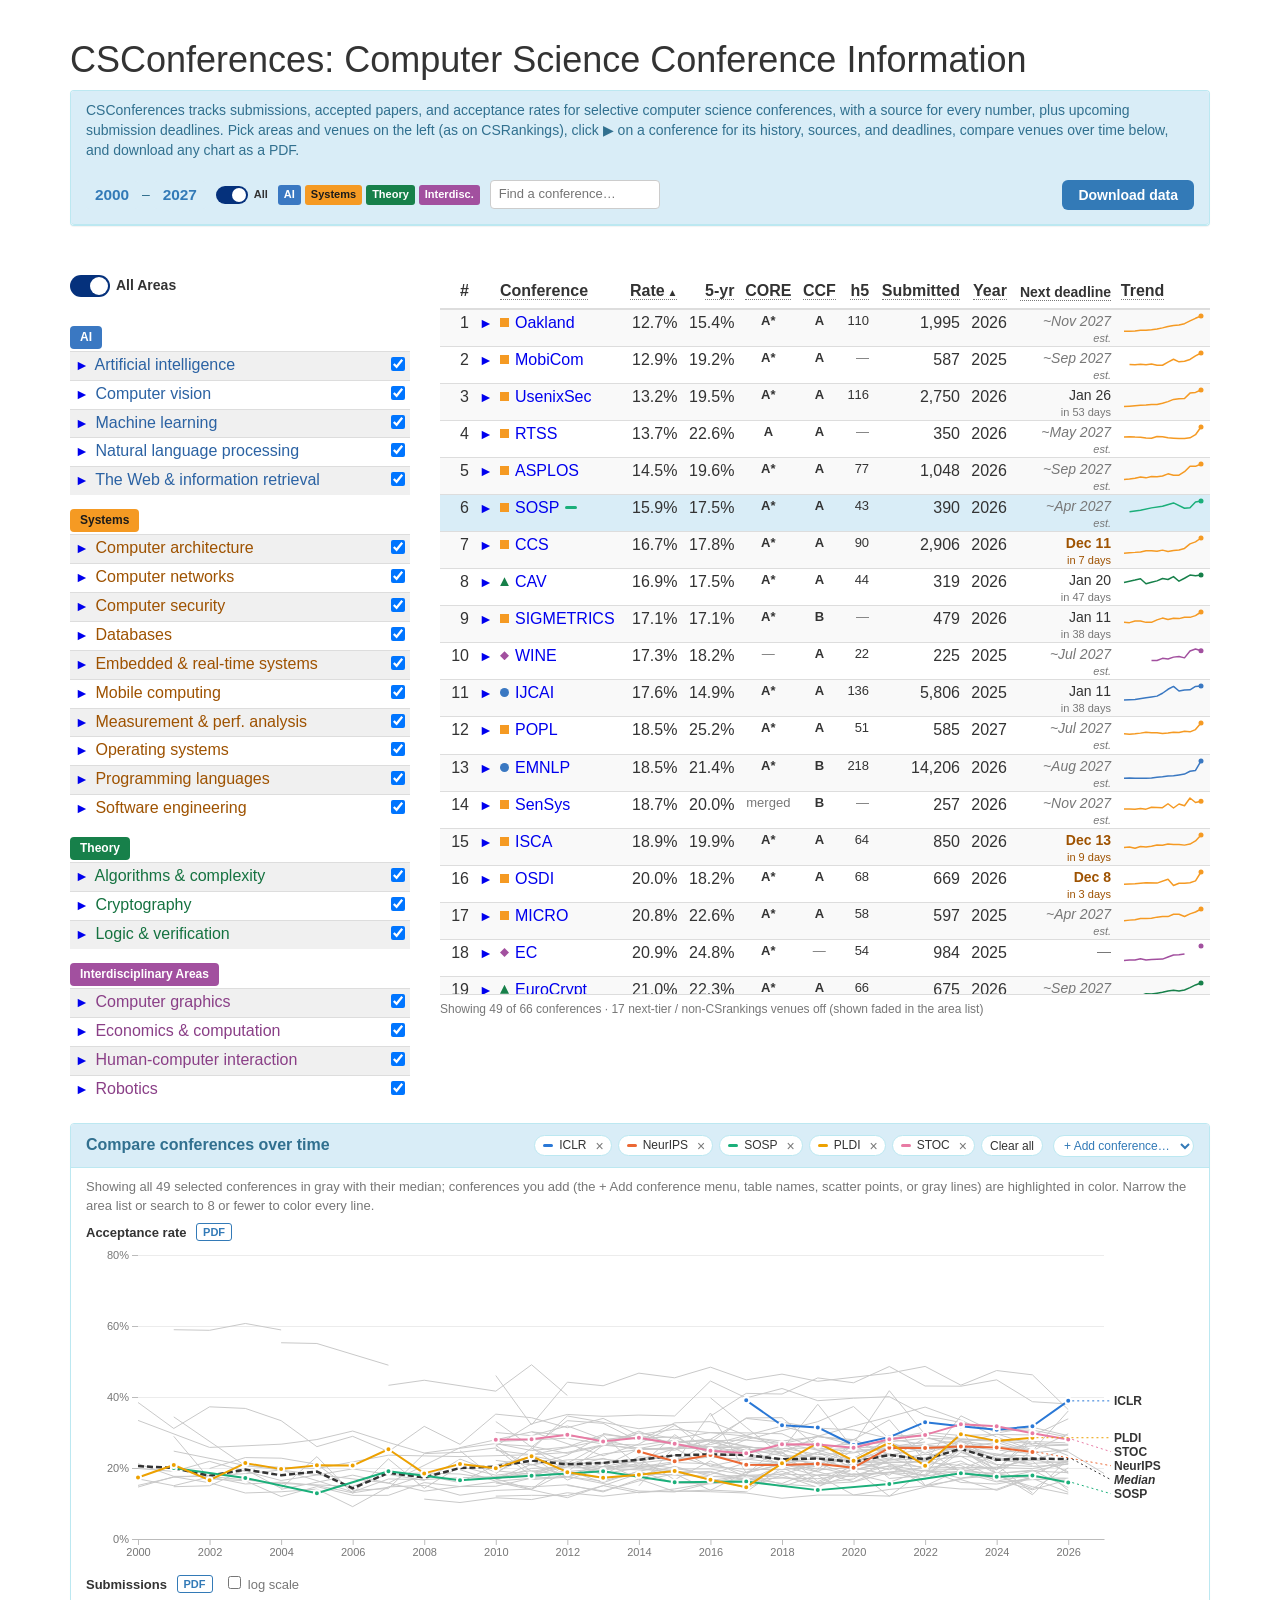
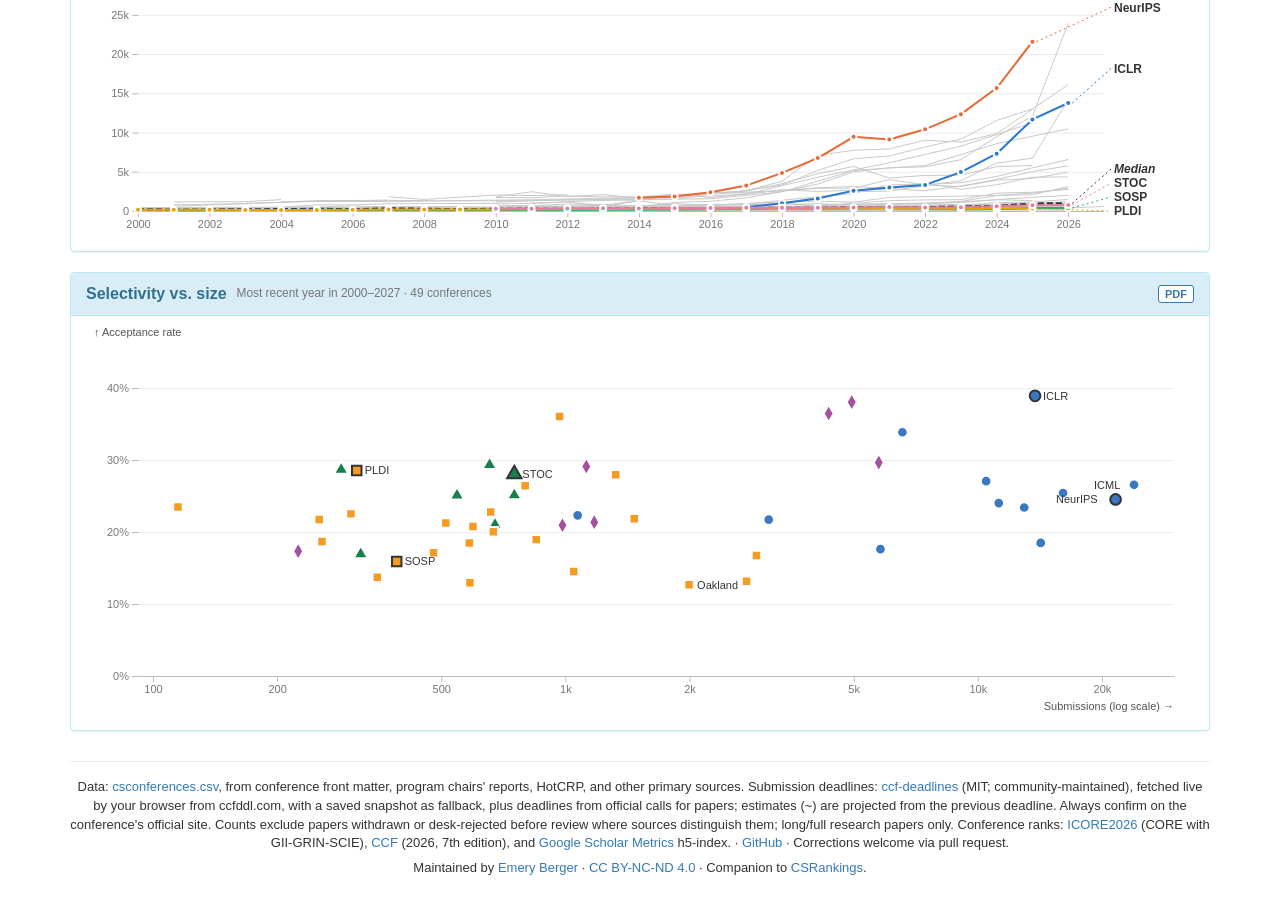
==== index.html @ 9266fd91 "Add CCF ranks and Google Scholar h5-index alongside CORE - rankings.py now builds rankings.csv from " ====
<!DOCTYPE html>
<html lang="en">
<head><base href="explore/">
<meta charset="utf-8">
<meta name="viewport" content="width=device-width, initial-scale=1">
<title>CSConferences: Computer Science Conference Information</title>
<meta name="description" content="Computer science conference information: acceptance rates, submissions, and accepted papers with a source for every number, plus upcoming submission deadlines.">
<link rel="stylesheet" href="style.css?v=24">
</head>
<body>
<div class="container">

  <div class="page-header">
    <h1>CSConferences: Computer Science Conference Information</h1>

    <div class="panel panel-info intro-panel">
      <div class="panel-heading">
        <p>CSConferences tracks submissions, accepted papers, and acceptance rates for selective computer science conferences, with a source for every number, plus upcoming submission deadlines. Pick areas and venues on the left (as on CSRankings), click ▶ on a conference for its history, sources, and deadlines, compare venues over time below, and download any chart as a PDF.</p>
      </div>
    </div>

    <div class="panel panel-info rank-controls-panel">
      <div class="panel-heading">
        <div class="rank-controls-flex">
          <div class="rank-controls-main">
            <span class="year-slider-container" title="Year range">
              <select id="year-from" class="year-display" aria-label="From year"></select>
              <span class="year-dash">–</span>
              <select id="year-to" class="year-display" aria-label="To year"></select>
            </span>
            <label class="all-toggle" id="all-toggle" title="Toggle all areas">
              <input type="checkbox" class="all-toggle-checkbox" id="all-areas" checked>
              <span class="all-toggle-slider" aria-hidden="true"></span>
              <span class="all-toggle-label">All</span>
            </label>
            <span class="area-indicators" id="area-indicators" role="group" aria-label="Area categories"></span>
            <input id="search" class="search-box" type="search" placeholder="Find a conference…" aria-label="Find a conference">
            <button id="reset-filters" class="btn-outline" hidden>Reset</button>
          </div>
          <div class="rank-controls-right">
            <a class="btn-sponsor" href="../csconferences.csv">Download data</a>
          </div>
        </div>
      </div>
    </div>
  </div>

  <div class="row">
    <!-- area selection (left), as in CSrankings -->
    <div class="col-areas">
      <table class="table-fit table table-sm table-striped area-table" id="area-table">
        <thead><tr><th colspan="2">
          <label class="all-toggle all-toggle-sidebar" id="all-toggle-side" title="Toggle all areas">
            <input type="checkbox" class="all-toggle-checkbox" id="all-areas-side" checked>
            <span class="all-toggle-slider" aria-hidden="true"></span>
            <span class="all-toggle-label">All Areas</span>
          </label>
        </th></tr></thead>
        <!-- category groups inserted by app.js -->
      </table>
    </div>

    <!-- conference table (right) -->
    <div class="col-ranking">
      <div id="ranking-window">
        <table class="table table-sm table-striped ranking" id="conf-table">
          <thead><tr>
            <th class="rank-col">#</th>
            <th class="expand-col"></th>
            <th data-sort="conf" class="name-col"><abbr title="Click ▶ to see the conference's history and sources; click the name to add it to the comparison charts">Conference</abbr></th>
            <th data-sort="rate" class="num"><abbr title="Acceptance rate in the most recent year in range">Rate</abbr></th>
            <th data-sort="mean5" class="num"><abbr title="Mean acceptance rate over the last 5 years in range">5-yr</abbr></th>
            <th data-sort="coreKey" class="core-col"><abbr title="CORE conference rank (ICORE2026: CORE + GII/GRIN/SCIE): A*, A, B, C. Click to sort.">CORE</abbr></th>
            <th data-sort="ccfKey" class="core-col"><abbr title="China Computer Federation recommended venues (2026, 7th edition): A, B, C. Click to sort.">CCF</abbr></th>
            <th data-sort="h5" class="num h5-col"><abbr title="Google Scholar Metrics h5-index (articles 2020–2024); shown only for venues in the top 20 of a Scholar computing subcategory. Click to sort.">h5</abbr></th>
            <th data-sort="submitted" class="num"><abbr title="Submissions in the most recent year in range">Submitted</abbr></th>
            <th data-sort="lastYear" class="num"><abbr title="Most recent year in range">Year</abbr></th>
            <th data-sort="daysToDl" class="num dl-col"><abbr title="Next submission deadline (ccf-deadlines feed plus official CFPs; ~italic = estimated from last year, not announced). Sort to see what is coming up.">Next deadline</abbr></th>
            <th class="spark-col"><abbr title="Submissions per year over the last 15 years of the range; each row has its own scale (hover for values)">Trend</abbr></th>
          </tr></thead>
          <tbody></tbody>
        </table>
      </div>
      <p class="status text-muted" id="filter-status" role="status" aria-live="polite"></p>
    </div>
  </div>

  <div class="panel panel-info section-panel">
    <div class="panel-heading section-heading">
      <span class="section-title">Compare conferences over time</span>
      <span class="chips" id="chips"></span>
      <select id="add-conf" class="add-conf" aria-label="Add a conference to the comparison"></select>
    </div>
    <div class="panel-body">
      <p class="hint text-muted" id="compare-hint"></p>
      <div class="chart-title">Acceptance rate <button id="pdf-rate" class="pdf-btn" title="Download this chart as PDF">PDF</button></div>
      <div id="rate-chart" class="chart"></div>
      <div class="chart-title">Submissions <button id="pdf-subs" class="pdf-btn" title="Download this chart as PDF">PDF</button> <label class="inline-ctl"><input type="checkbox" id="log-subs"> log scale</label></div>
      <div id="subs-chart" class="chart"></div>
    </div>
  </div>

  <div class="panel panel-info section-panel">
    <div class="panel-heading section-heading">
      <span class="section-title">Selectivity vs. size</span>
      <span class="text-muted small" id="scatter-caption"></span>
      <button id="pdf-scatter" class="pdf-btn" title="Download this chart as PDF">PDF</button>
    </div>
    <div class="panel-body"><div id="scatter" class="chart"></div></div>
  </div>

  <div class="page-footer">
    <p>Data: <a href="../csconferences.csv">csconferences.csv</a>, from conference front matter, program chairs' reports, HotCRP, and other primary sources. Submission deadlines: <a href="https://github.com/ccfddl/ccf-deadlines">ccf-deadlines</a> (MIT; community-maintained), fetched live by your browser from ccfddl.com, with a saved snapshot as fallback, plus deadlines from official calls for papers; estimates (~) are projected from the previous deadline. Always confirm on the conference's official site. Counts exclude papers withdrawn or desk-rejected before review where sources distinguish them; long/full research papers only. Conference ranks: <a href="https://portal.core.edu.au/conf-ranks/">ICORE2026</a> (CORE with GII-GRIN-SCIE), <a href="https://www.ccf.org.cn/Academic_Evaluation/By_category/">CCF</a> (2026, 7th edition), and <a href="https://scholar.google.com/citations?view_op=top_venues&amp;hl=en&amp;vq=eng">Google Scholar Metrics</a> h5-index. · <a href="https://github.com/emeryberger/csconferences">GitHub</a> · Corrections welcome via pull request.</p>
    <p>Maintained by <a href="https://emeryberger.com">Emery Berger</a> · <a rel="license" href="https://creativecommons.org/licenses/by-nc-nd/4.0/">CC BY-NC-ND 4.0</a> · Companion to <a href="https://csrankings.org">CSRankings</a>.</p>
  </div>
</div>
<div id="tooltip" class="tooltip" role="status" aria-live="polite" hidden></div>
<script src="js/d3.v7.min.js"></script>
<script src="app.js?v=24"></script>
</body>
</html>
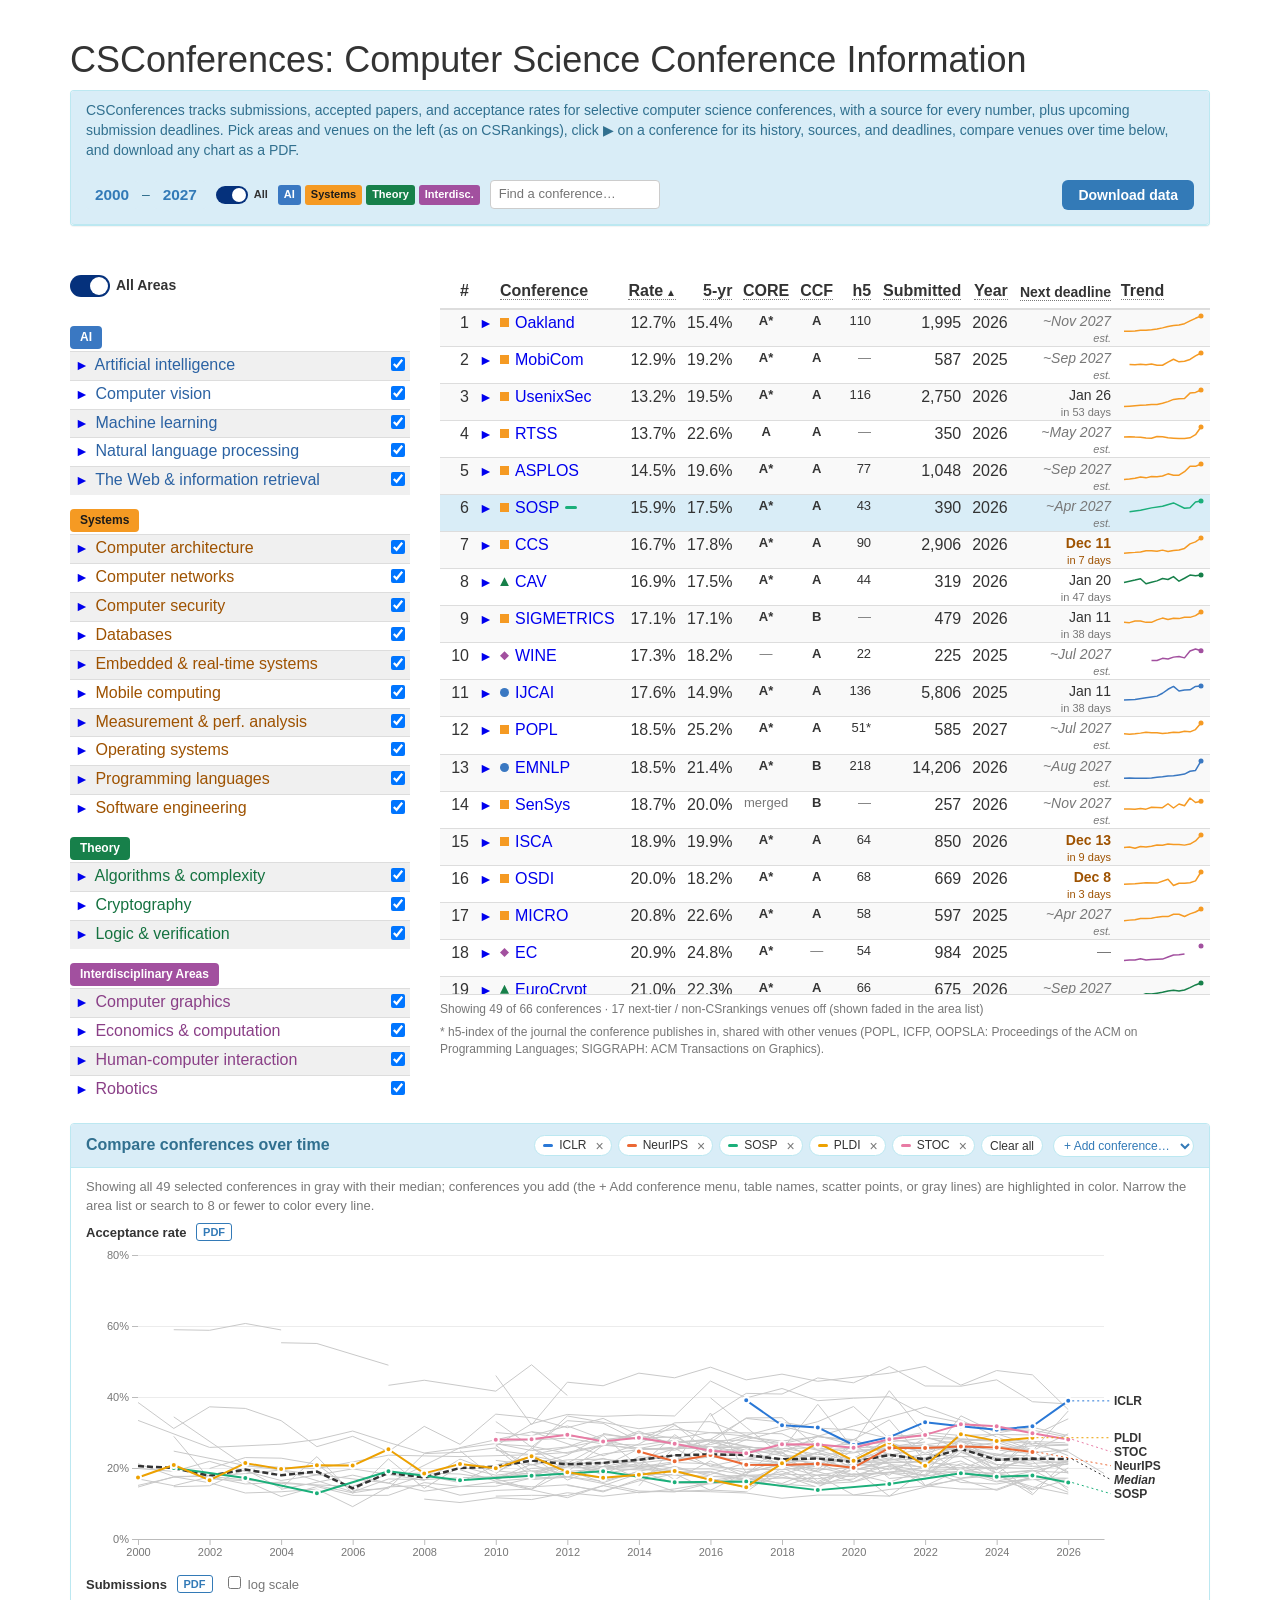
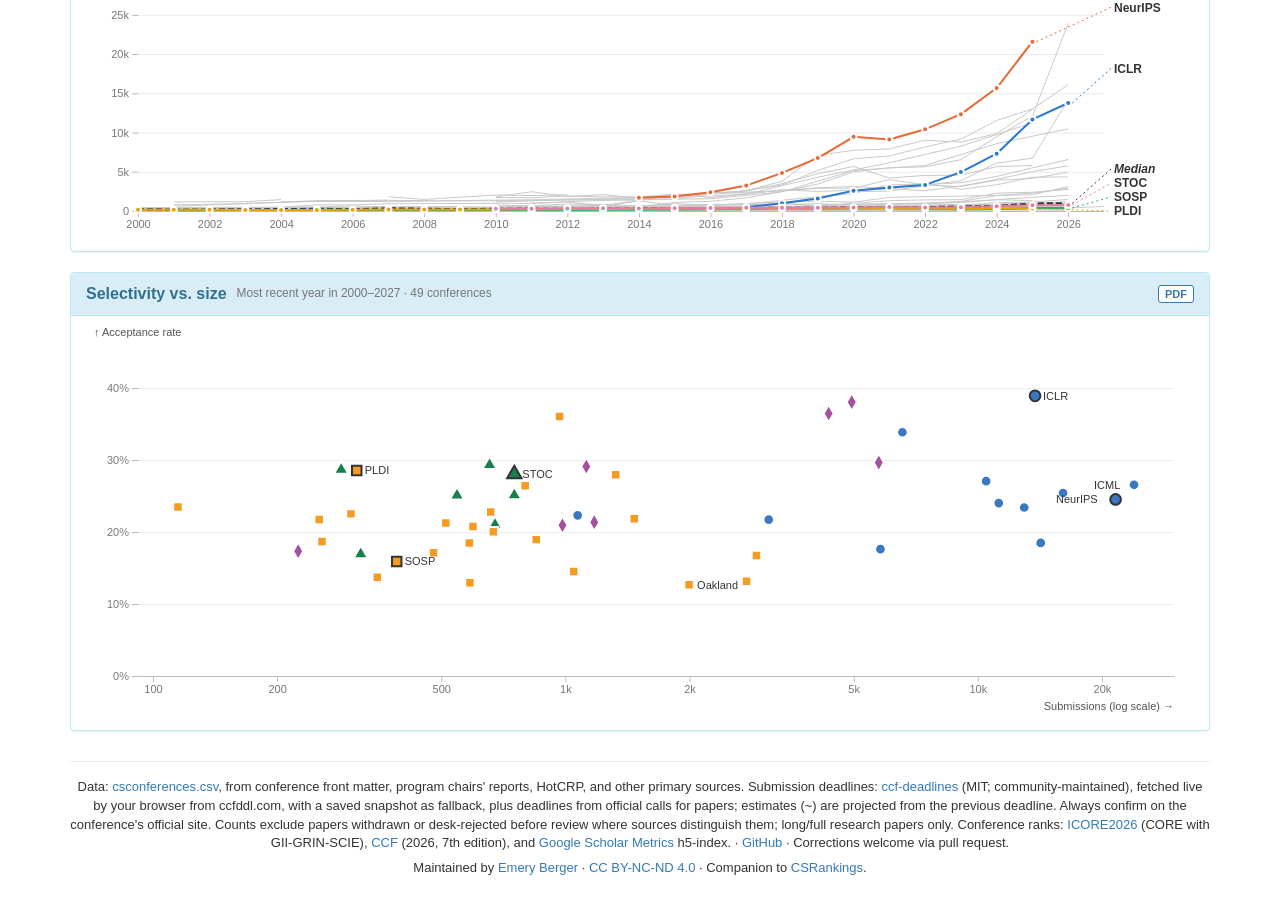
==== commit 373b8781: "Explorer: asterisk h5-indices shared with a journal (PACMPL, TOG) POPL, ICFP, OOPSLA (PACMPL) and SI" ====
--- a/index.html
+++ b/index.html
@@ -82,6 +82,7 @@
         </table>
       </div>
       <p class="status text-muted" id="filter-status" role="status" aria-live="polite"></p>
+      <p class="status text-muted">* h5-index of the journal the conference publishes in, shared with other venues (POPL, ICFP, OOPSLA: Proceedings of the ACM on Programming Languages; SIGGRAPH: ACM Transactions on Graphics).</p>
     </div>
   </div>
 
@@ -116,6 +117,6 @@
 </div>
 <div id="tooltip" class="tooltip" role="status" aria-live="polite" hidden></div>
 <script src="js/d3.v7.min.js"></script>
-<script src="app.js?v=24"></script>
+<script src="app.js?v=26"></script>
 </body>
 </html>
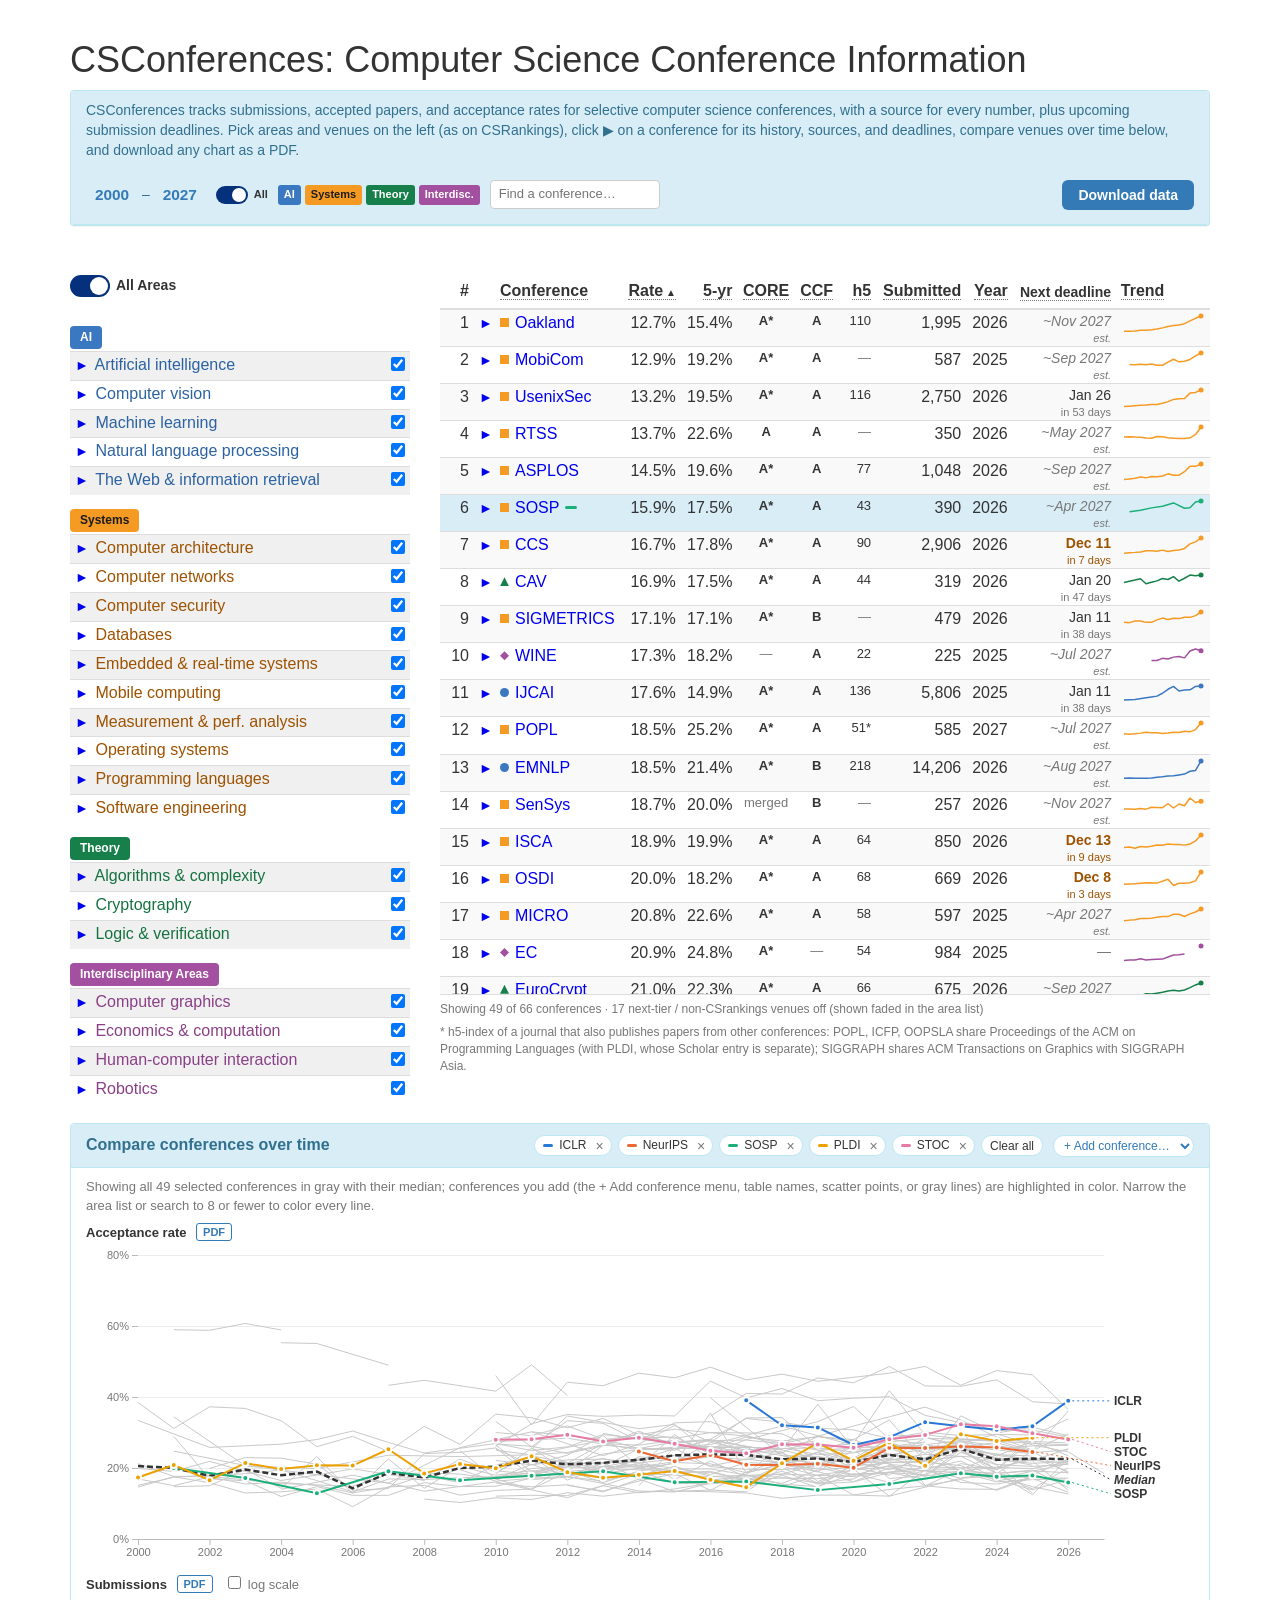
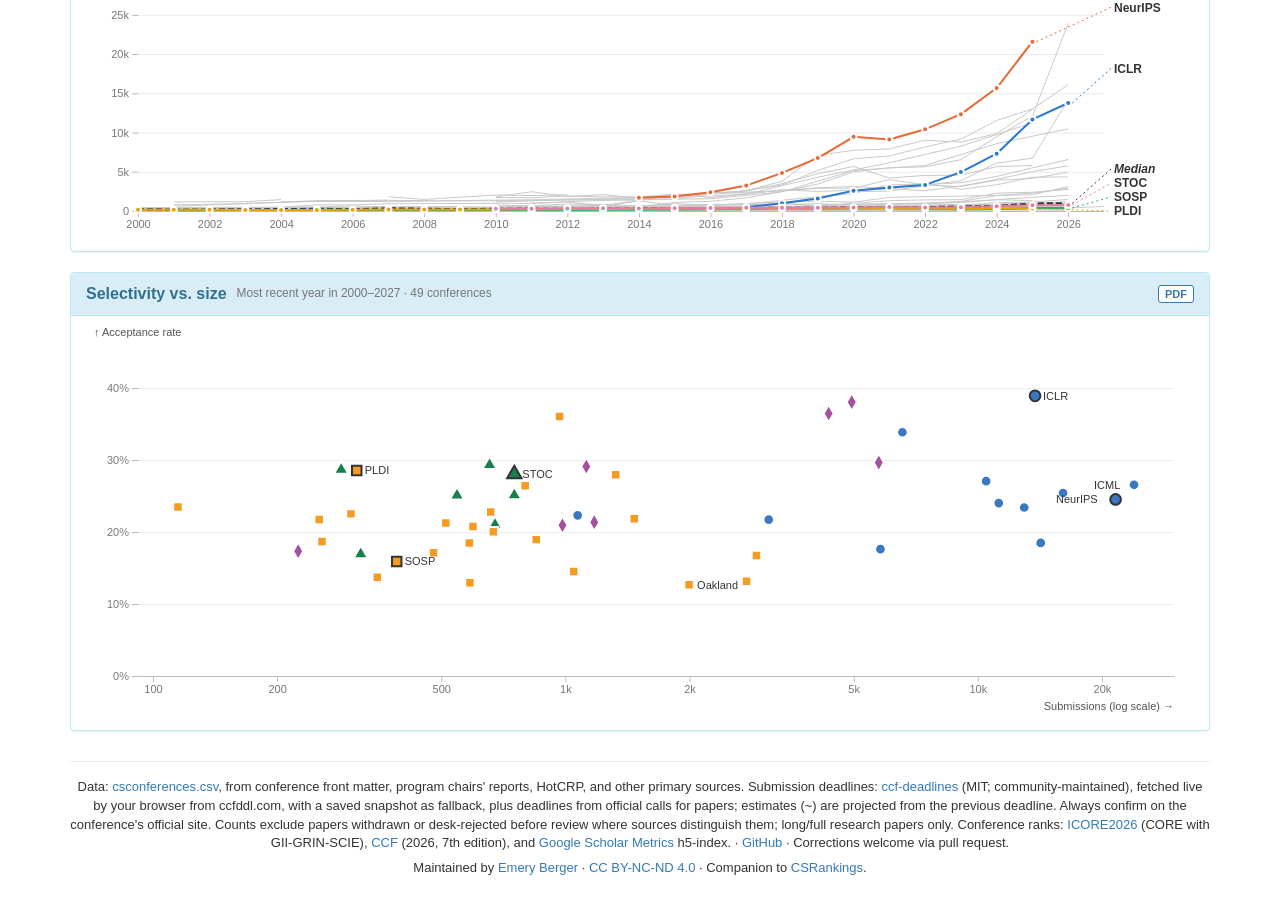
==== commit 1864ffbd: "Explorer: clarify h5 asterisk = journal shared with other conferences Co-Authored-By: Claude <norepl" ====
--- a/index.html
+++ b/index.html
@@ -82,7 +82,7 @@
         </table>
       </div>
       <p class="status text-muted" id="filter-status" role="status" aria-live="polite"></p>
-      <p class="status text-muted">* h5-index of the journal the conference publishes in, shared with other venues (POPL, ICFP, OOPSLA: Proceedings of the ACM on Programming Languages; SIGGRAPH: ACM Transactions on Graphics).</p>
+      <p class="status text-muted">* h5-index of a journal that also publishes papers from other conferences: POPL, ICFP, OOPSLA share Proceedings of the ACM on Programming Languages (with PLDI, whose Scholar entry is separate); SIGGRAPH shares ACM Transactions on Graphics with SIGGRAPH Asia.</p>
     </div>
   </div>
 
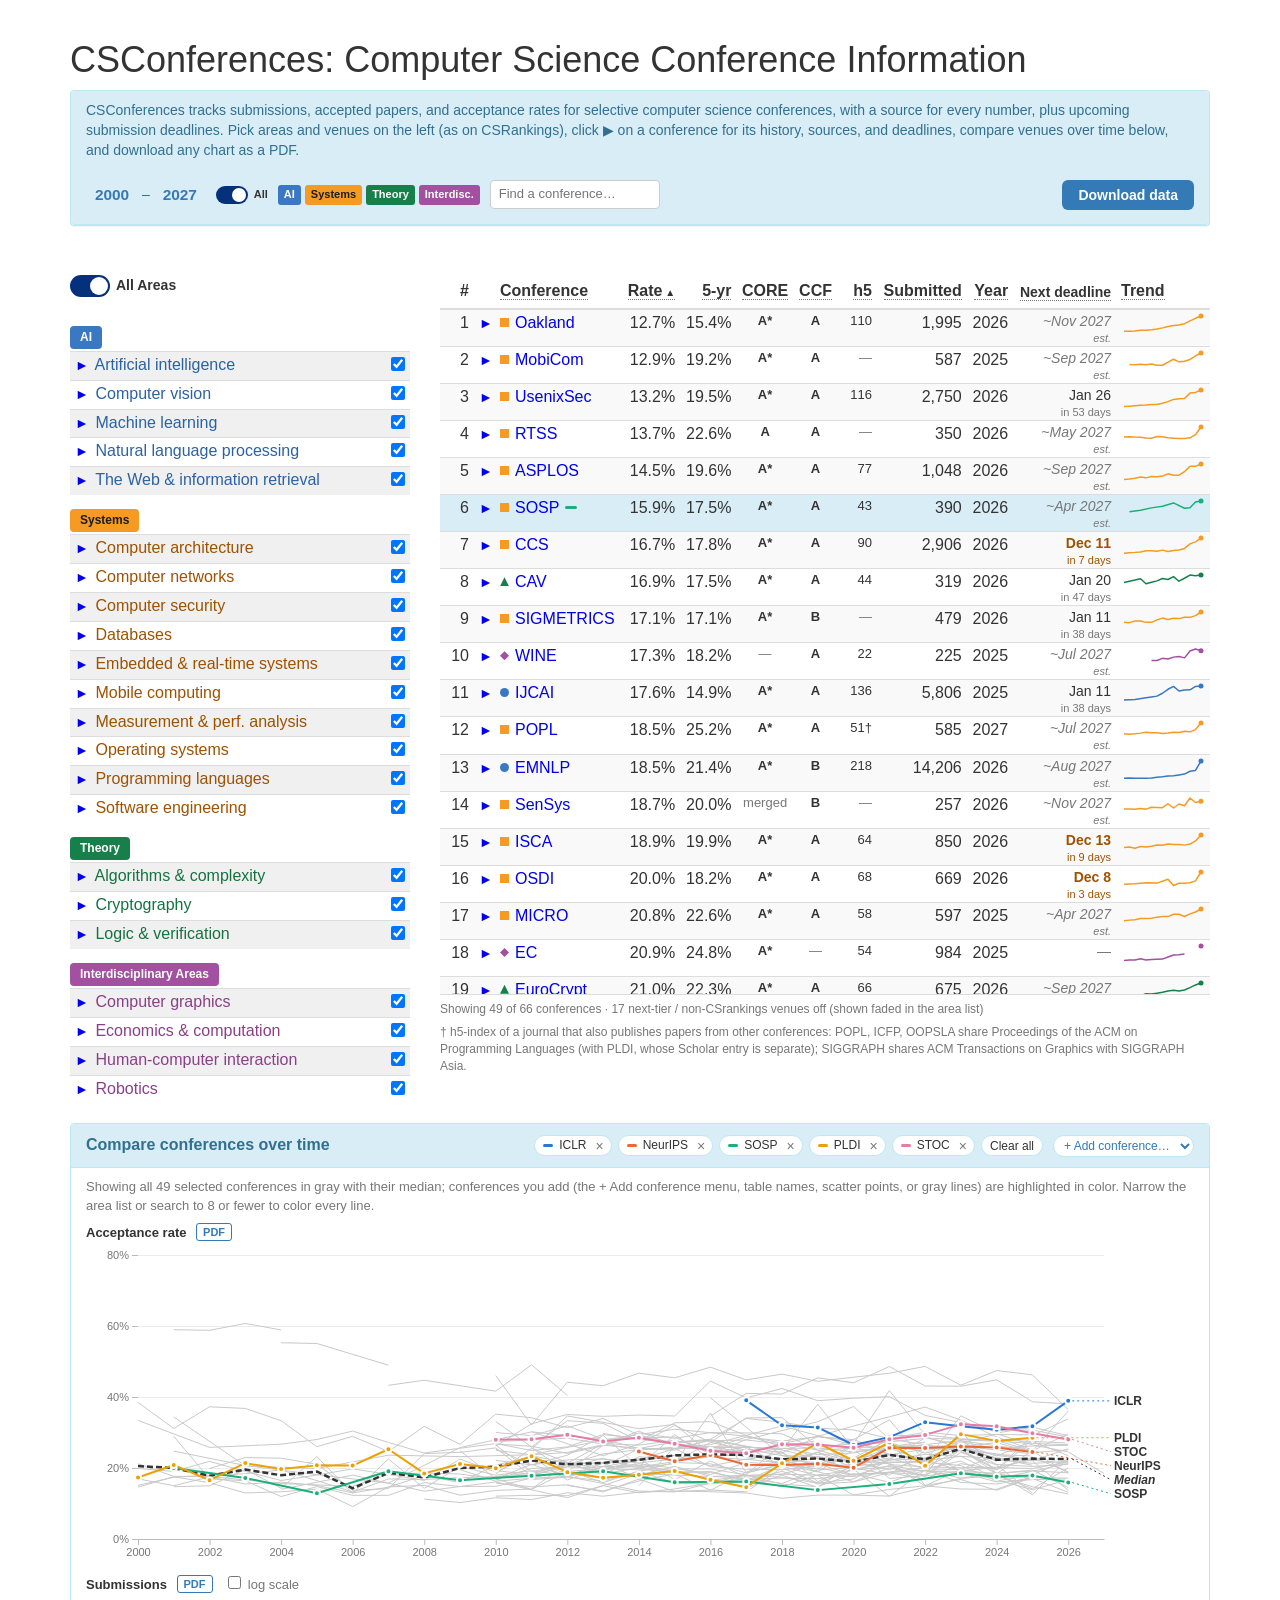
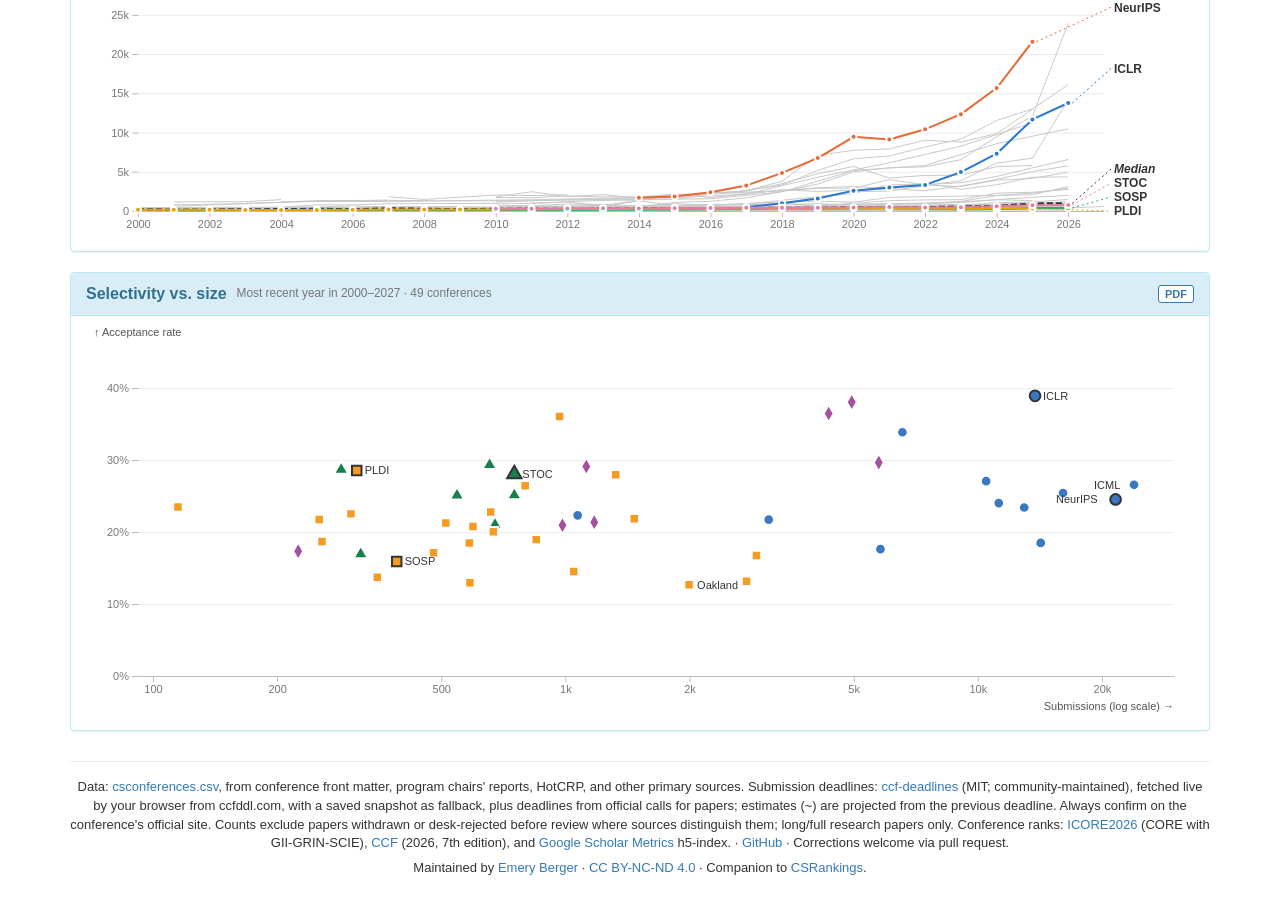
==== commit eac3121f: "Explorer: mark shared-journal h5-indices with a dagger, not an asterisk Avoids confusion with the CO" ====
--- a/index.html
+++ b/index.html
@@ -82,7 +82,7 @@
         </table>
       </div>
       <p class="status text-muted" id="filter-status" role="status" aria-live="polite"></p>
-      <p class="status text-muted">* h5-index of a journal that also publishes papers from other conferences: POPL, ICFP, OOPSLA share Proceedings of the ACM on Programming Languages (with PLDI, whose Scholar entry is separate); SIGGRAPH shares ACM Transactions on Graphics with SIGGRAPH Asia.</p>
+      <p class="status text-muted" id="h5-footnote" hidden>† h5-index of a journal that also publishes papers from other conferences: POPL, ICFP, OOPSLA share Proceedings of the ACM on Programming Languages (with PLDI, whose Scholar entry is separate); SIGGRAPH shares ACM Transactions on Graphics with SIGGRAPH Asia.</p>
     </div>
   </div>
 
@@ -117,6 +117,6 @@
 </div>
 <div id="tooltip" class="tooltip" role="status" aria-live="polite" hidden></div>
 <script src="js/d3.v7.min.js"></script>
-<script src="app.js?v=26"></script>
+<script src="app.js?v=29"></script>
 </body>
 </html>
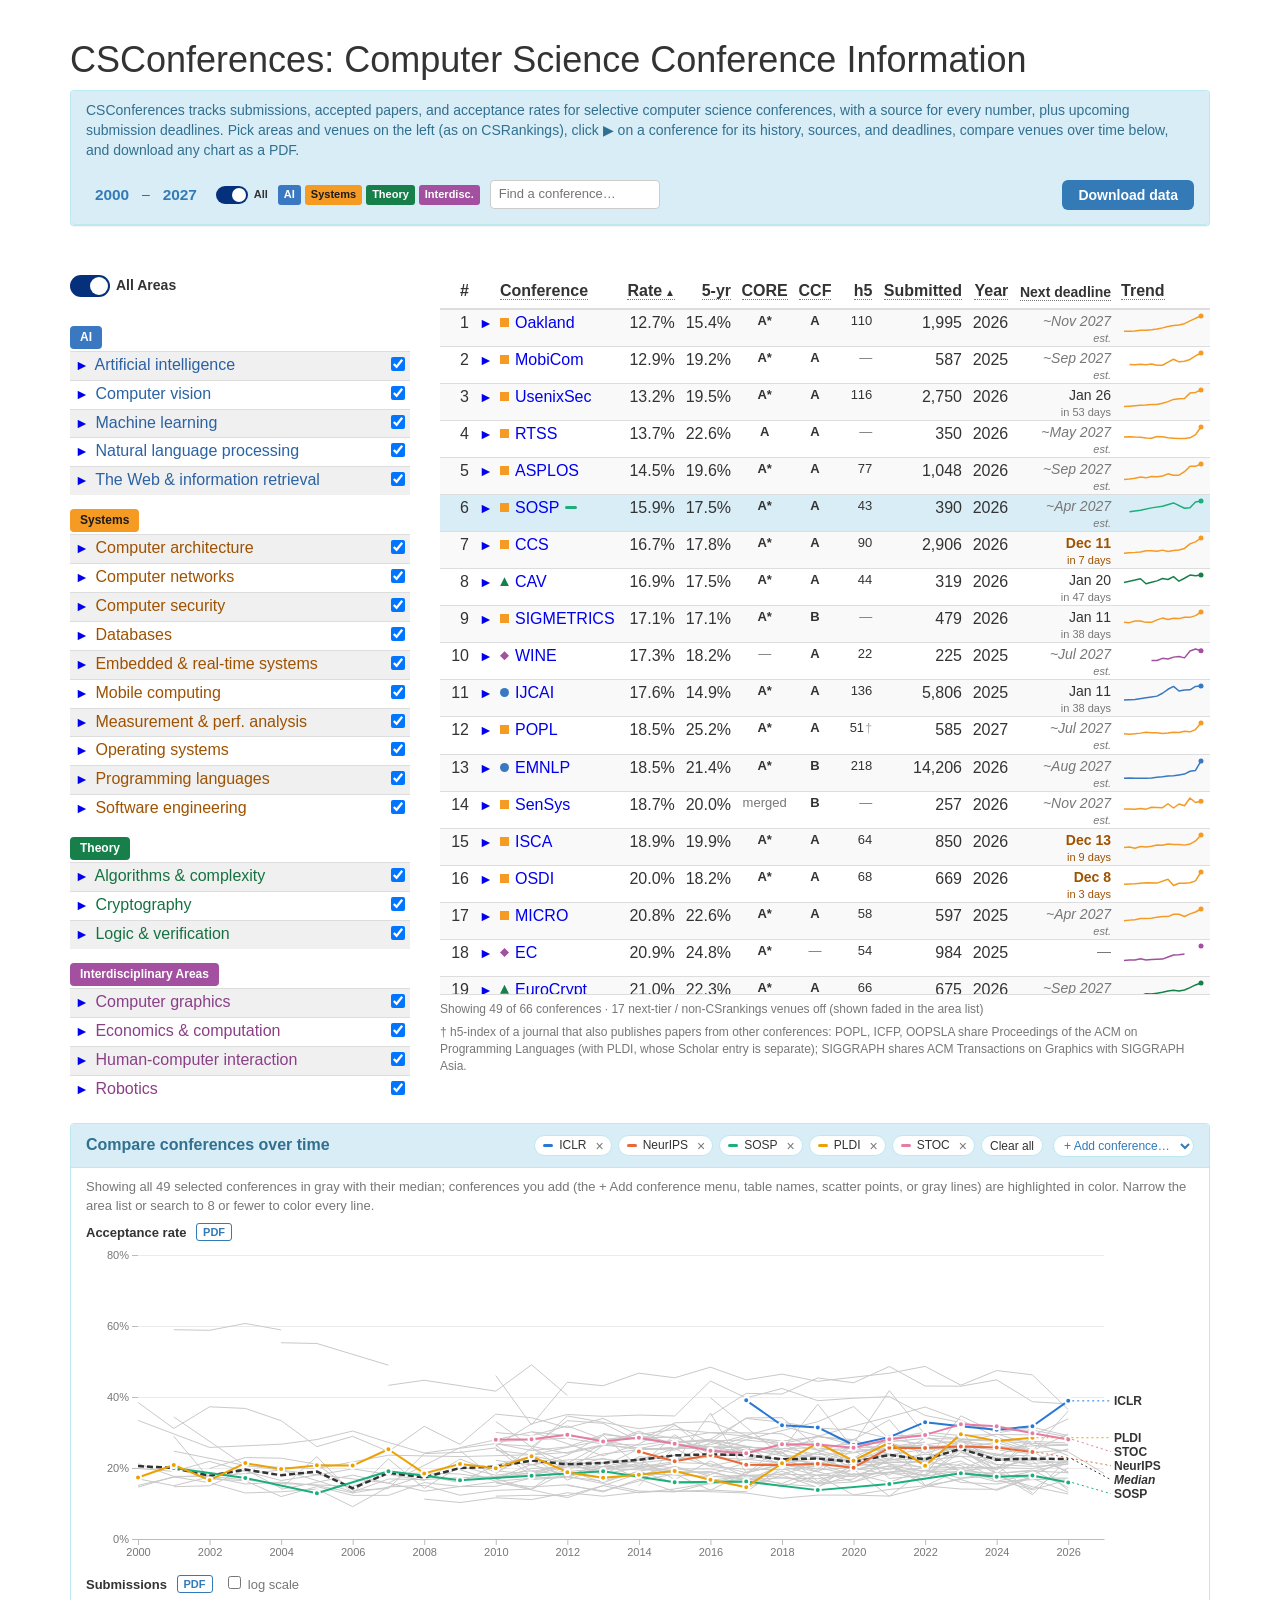
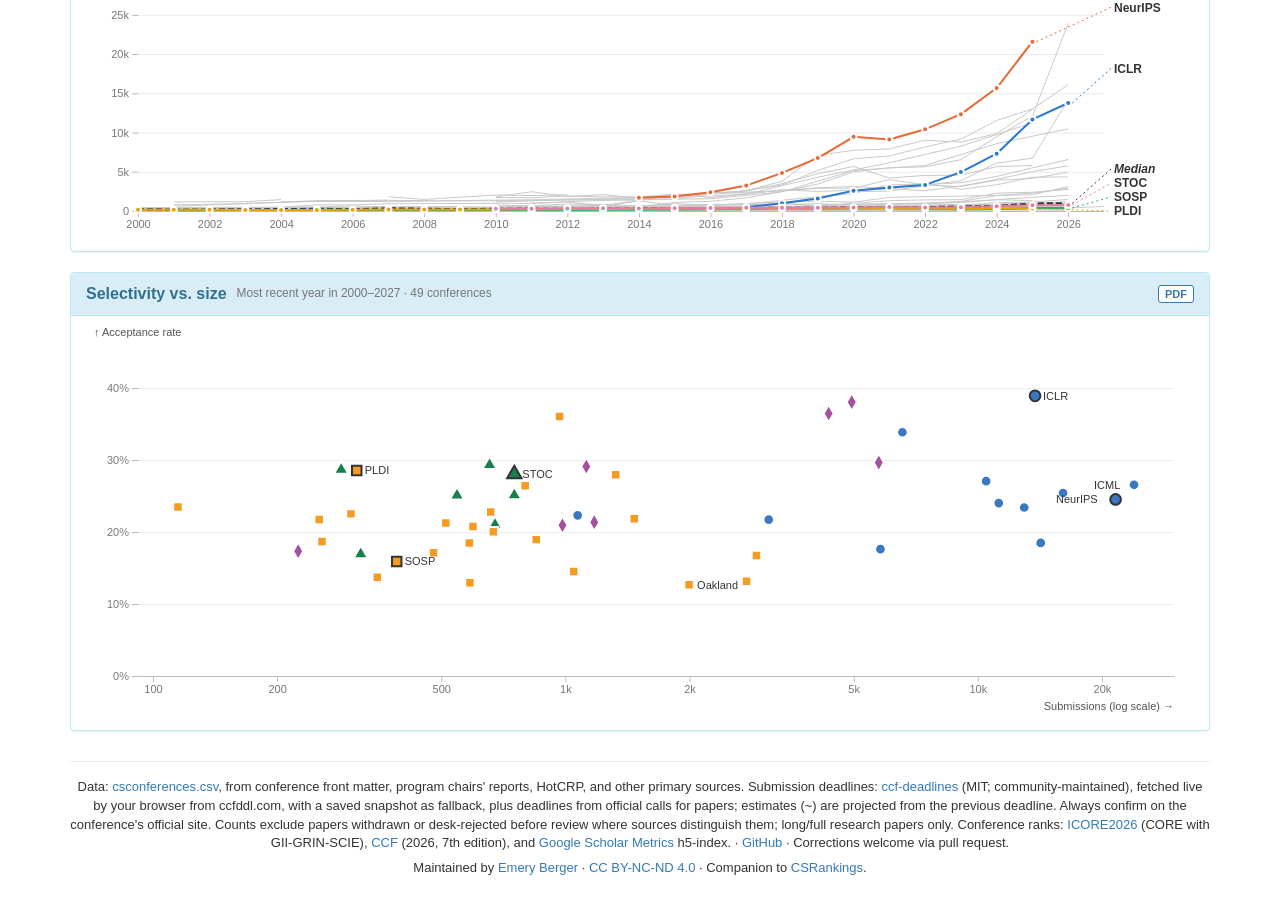
==== commit 5a0ad632: "Explorer: render the h5 dagger in light gray Co-Authored-By: Claude <noreply@anthropic.com>" ====
--- a/index.html
+++ b/index.html
@@ -5,7 +5,7 @@
 <meta name="viewport" content="width=device-width, initial-scale=1">
 <title>CSConferences: Computer Science Conference Information</title>
 <meta name="description" content="Computer science conference information: acceptance rates, submissions, and accepted papers with a source for every number, plus upcoming submission deadlines.">
-<link rel="stylesheet" href="style.css?v=24">
+<link rel="stylesheet" href="style.css?v=30">
 </head>
 <body>
 <div class="container">
@@ -117,6 +117,6 @@
 </div>
 <div id="tooltip" class="tooltip" role="status" aria-live="polite" hidden></div>
 <script src="js/d3.v7.min.js"></script>
-<script src="app.js?v=29"></script>
+<script src="app.js?v=30"></script>
 </body>
 </html>
